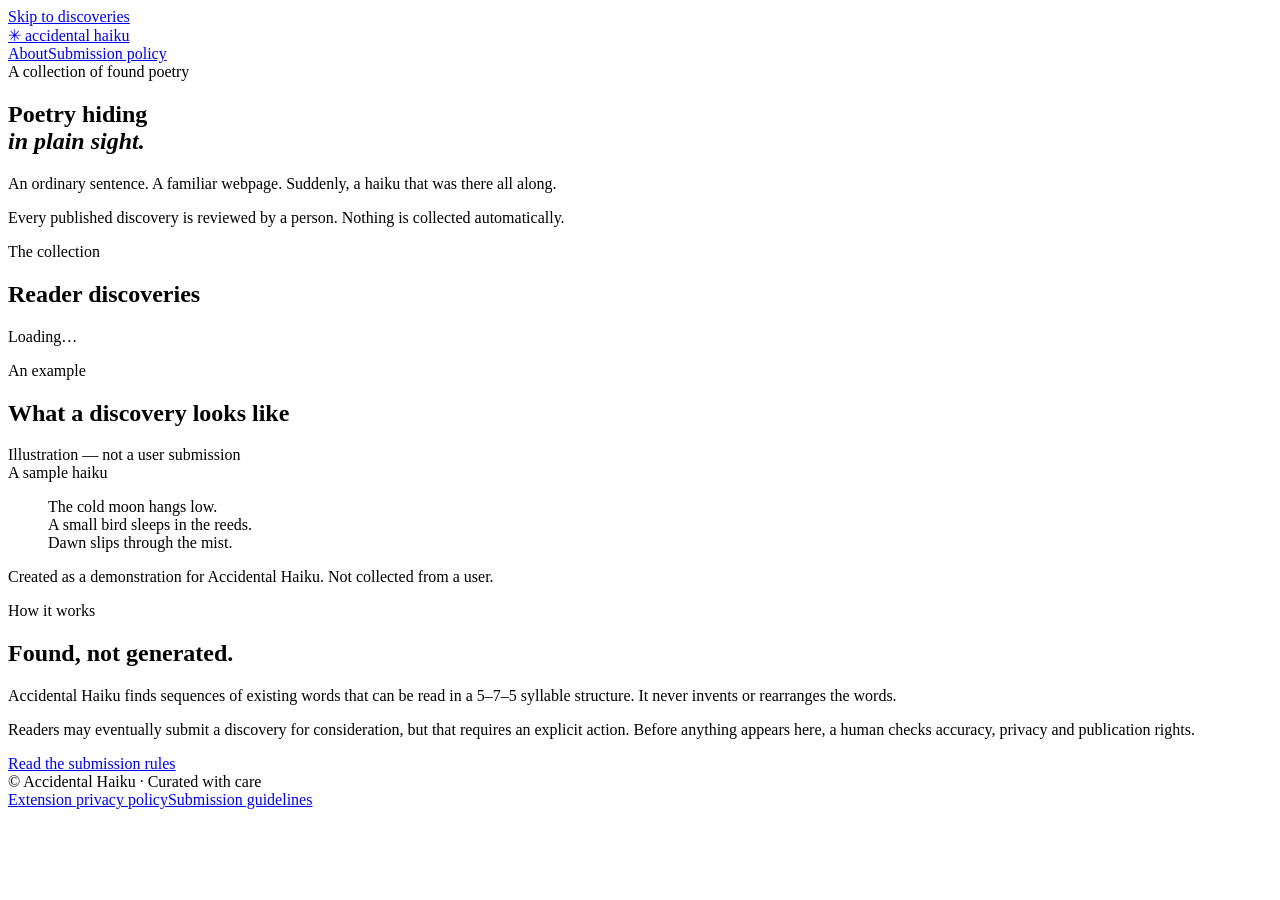
==== gallery/index.html @ 227f9c82 "Scaffold accessible curated haiku gallery without collection" ====
<!doctype html>
<html lang="en">
<head>
  <meta charset="utf-8">
  <meta name="viewport" content="width=device-width, initial-scale=1">
  <meta name="description" content="Discover accidental 5–7–5 poetry found in ordinary public webpages. An independent curated project by Accidental Haiku.">
  <meta name="color-scheme" content="light">
  <title>Community Discoveries · Accidental Haiku</title>
  <link rel="stylesheet" href="./style.css">
</head>
<body>
  <a class="skip" href="#main">Skip to discoveries</a>
  <header class="site-header">
    <a class="wordmark" href="./" aria-label="Accidental Haiku gallery home"><span class="mark" aria-hidden="true">✳</span> accidental haiku</a>
    <nav aria-label="Main navigation"><a href="#how-it-works">About</a><a href="./submissions.html">Submission policy</a></nav>
  </header>
  <main id="main">
    <section class="hero" aria-labelledby="heading">
      <div class="eyebrow"><span class="dot"></span> A collection of found poetry</div>
      <h1 id="heading">Poetry hiding<br><em>in plain sight.</em></h1>
      <p class="lead">An ordinary sentence. A familiar webpage. Suddenly, a haiku that was there all along.</p>
      <p class="sublead">Every published discovery is reviewed by a person. Nothing is collected automatically.</p>
    </section>
    <section class="gallery-section" aria-labelledby="gallery-heading">
      <div class="section-heading"><div><p class="kicker">The collection</p><h2 id="gallery-heading">Reader discoveries</h2></div><span id="count" class="count" aria-live="polite">Loading…</span></div>
      <div id="gallery" class="poem-grid" aria-live="polite" aria-busy="true"></div>
      <p id="status" class="empty" role="status" hidden></p>
    </section>
    <section class="sample" aria-labelledby="sample-title">
      <div class="section-heading"><div><p class="kicker">An example</p><h2 id="sample-title">What a discovery looks like</h2></div><span class="count">Illustration — not a user submission</span></div>
      <article class="poem-card sample-card">
        <span class="tiny-label">A sample haiku</span>
        <blockquote>The cold moon hangs low.<br>A small bird sleeps in the reeds.<br>Dawn slips through the mist.</blockquote>
        <p class="source">Created as a demonstration for Accidental Haiku. Not collected from a user.</p>
      </article>
    </section>
    <section id="how-it-works" class="about">
      <div><p class="kicker">How it works</p><h2>Found, not generated.</h2></div>
      <div><p>Accidental Haiku finds sequences of existing words that can be read in a 5–7–5 syllable structure. It never invents or rearranges the words.</p><p>Readers may eventually submit a discovery for consideration, but that requires an explicit action. Before anything appears here, a human checks accuracy, privacy and publication rights.</p><a class="text-link" href="./submissions.html">Read the submission rules</a></div>
    </section>
  </main>
  <footer><span>© Accidental Haiku · Curated with care</span><div><a href="../">Extension privacy policy</a><a href="./submissions.html">Submission guidelines</a></div></footer>
  <script src="./gallery.js" type="module"></script>
</body>
</html>
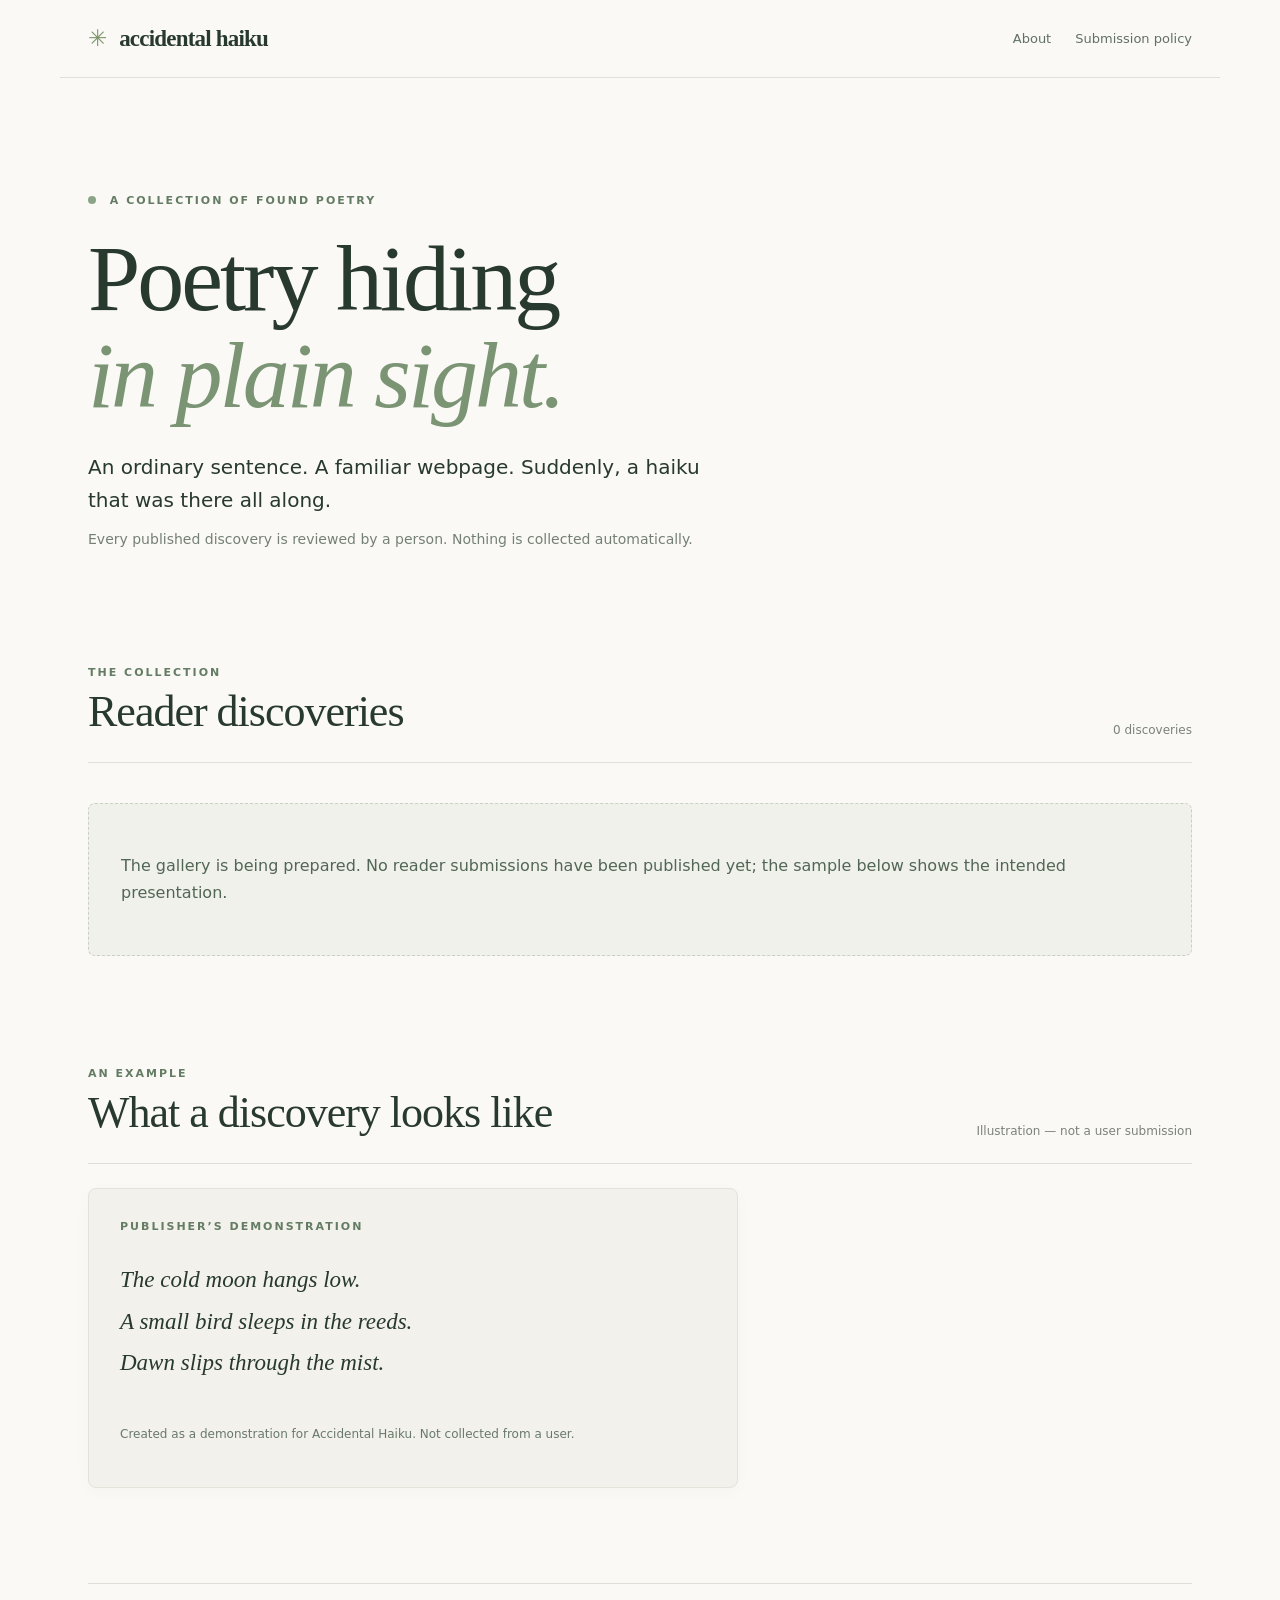
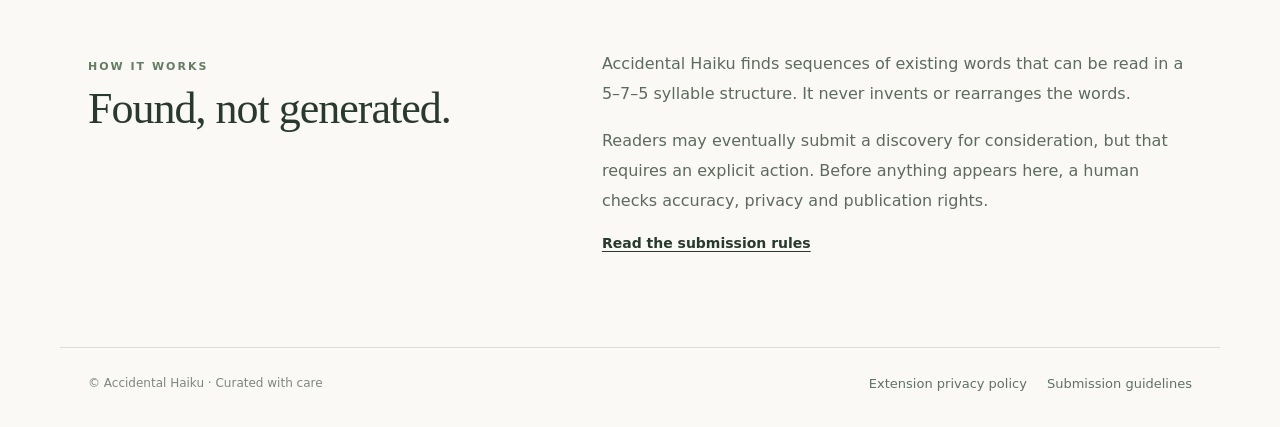
==== commit c3f5215d: "Reject private metadata in public JSON and verify the mobile gallery" ====
--- a/gallery/index.html
+++ b/gallery/index.html
@@ -29,7 +29,7 @@
     <section class="sample" aria-labelledby="sample-title">
       <div class="section-heading"><div><p class="kicker">An example</p><h2 id="sample-title">What a discovery looks like</h2></div><span class="count">Illustration — not a user submission</span></div>
       <article class="poem-card sample-card">
-        <span class="tiny-label">A sample haiku</span>
+        <span class="tiny-label">Publisher’s demonstration</span>
         <blockquote>The cold moon hangs low.<br>A small bird sleeps in the reeds.<br>Dawn slips through the mist.</blockquote>
         <p class="source">Created as a demonstration for Accidental Haiku. Not collected from a user.</p>
       </article>
--- a/gallery/style.css
+++ b/gallery/style.css
@@ -0,0 +1,19 @@
+:root{font-family:system-ui,-apple-system,BlinkMacSystemFont,"Segoe UI",sans-serif;color:#28392d;background:#faf9f5;font-synthesis:none}
+*{box-sizing:border-box}html{scroll-behavior:smooth}body{margin:0}a{color:inherit;text-underline-offset:3px}button{font:inherit}
+.skip{position:absolute;left:-10000px;top:auto}.skip:focus{left:14px;top:12px;background:white;padding:8px;z-index:10}
+.site-header,main,footer{max-width:1160px;margin:auto;padding-left:28px;padding-right:28px}
+.site-header{padding-top:25px;padding-bottom:25px;display:flex;align-items:center;justify-content:space-between;border-bottom:1px solid #dedfd6;gap:20px}
+.wordmark{font-family:Georgia,serif;font-weight:bold;font-size:23px;letter-spacing:-.8px;text-decoration:none;white-space:nowrap}.mark{color:#7e976e;padding-right:8px}
+nav{display:flex;gap:24px}nav a,footer a{font-size:13px;text-decoration:none;color:#617067}nav a:hover,footer a:hover{text-decoration:underline}
+.hero{padding-top:116px;padding-bottom:105px;max-width:810px}.eyebrow,.kicker,.tiny-label{font-size:11px;text-transform:uppercase;letter-spacing:2px;font-weight:700;color:#647c64}.dot{display:inline-block;width:8px;height:8px;background:#8ca486;border-radius:50%;margin-right:8px}
+h1,h2,blockquote{font-family:Georgia,"Times New Roman",serif}h1{font-weight:normal;font-size:clamp(48px,7.7vw,94px);line-height:1.03;letter-spacing:-3px;margin:23px 0 27px}h1 em{font-weight:normal;color:#7a9474}.lead{font-size:20px;line-height:1.65;max-width:650px;margin:0 0 14px}.sublead{font-size:14px;color:#758074}
+.gallery-section,.sample{padding-bottom:95px}.section-heading{display:flex;justify-content:space-between;align-items:end;gap:24px;padding-bottom:25px;border-bottom:1px solid #dedfd6;margin-bottom:24px}.section-heading .kicker{margin:0 0 8px}h2{font-size:clamp(30px,3.7vw,44px);line-height:1.15;letter-spacing:-1px;font-weight:normal;margin:0}.count{color:#7b827a;font-size:12px;white-space:nowrap}
+.poem-grid{display:grid;grid-template-columns:repeat(auto-fit,minmax(min(100%,315px),1fr));gap:22px}.poem-card{min-height:300px;padding:31px;display:flex;flex-direction:column;align-items:flex-start;background:#fffefa;border:1px solid #e2e3d9;border-radius:8px;box-shadow:0 4px 18px #28392d06}
+.poem-card blockquote{font-size:clamp(19px,2vw,23px);font-style:italic;line-height:1.8;margin:26px 0 auto;white-space:normal;overflow-wrap:anywhere}.source{overflow-wrap:anywhere;color:#68796b;font-size:12px;line-height:1.6;margin-top:28px}
+.date-metadata{display:flex;flex-wrap:wrap;gap:5px 14px;color:#728071;font-size:11px;line-height:1.6;margin-top:9px}.date-item time{font-weight:550;color:#4c6a50}
+.card-footer{display:flex;align-items:center;justify-content:space-between;gap:10px;width:100%;margin-top:22px}.card-footer a{font-size:12px;color:#477254;max-width:60%;overflow-wrap:anywhere}.share{border:1px solid #cbd5c8;border-radius:4px;padding:6px 9px;background:transparent;color:#435b46;cursor:pointer;font-size:12px}.share:hover,.share:focus-visible{background:#eaf0e8}
+.empty{padding:48px 32px;background:#f0f1eb;color:#526656;border:1px dashed #c8d0c2;border-radius:7px;line-height:1.7}.empty a{font-weight:600}
+.sample-card{max-width:650px;background:#f2f1eb}.about{display:grid;grid-template-columns:1fr 1.3fr;gap:60px;border-top:1px solid #dedfd6;padding:65px 0 95px}.about p:not(.kicker){color:#5d6a5f;font-size:16px;line-height:1.85;margin:0 0 18px}.text-link{font-weight:600;font-size:14px}
+footer{padding-top:28px;padding-bottom:36px;border-top:1px solid #dedfd6;display:flex;gap:24px;justify-content:space-between;color:#7c877e;font-size:12px}footer div{display:flex;gap:20px}
+.policy{max-width:850px;margin:70px auto 100px}.policy h1{font-size:clamp(43px,6vw,70px)}.policy h2{font-size:30px;margin:36px 0 14px}.policy p,.policy li{font-size:16px;line-height:1.85;color:#4c6050}.policy .notice{padding:20px;background:#eaf0e8;border-radius:6px;margin:24px 0}.policy ul{padding-left:22px}
+@media(max-width:640px){.site-header,main,footer{padding-left:19px;padding-right:19px}.site-header{align-items:flex-start}.wordmark{font-size:19px}nav{gap:13px;flex-wrap:wrap;justify-content:flex-end}.hero{padding:78px 0 80px}h1{letter-spacing:-1.5px}.lead{font-size:17px}.section-heading{align-items:start;flex-direction:column;gap:12px}.about{grid-template-columns:1fr;gap:16px;padding:45px 0 72px}.poem-card{min-height:250px}footer{flex-direction:column}}
